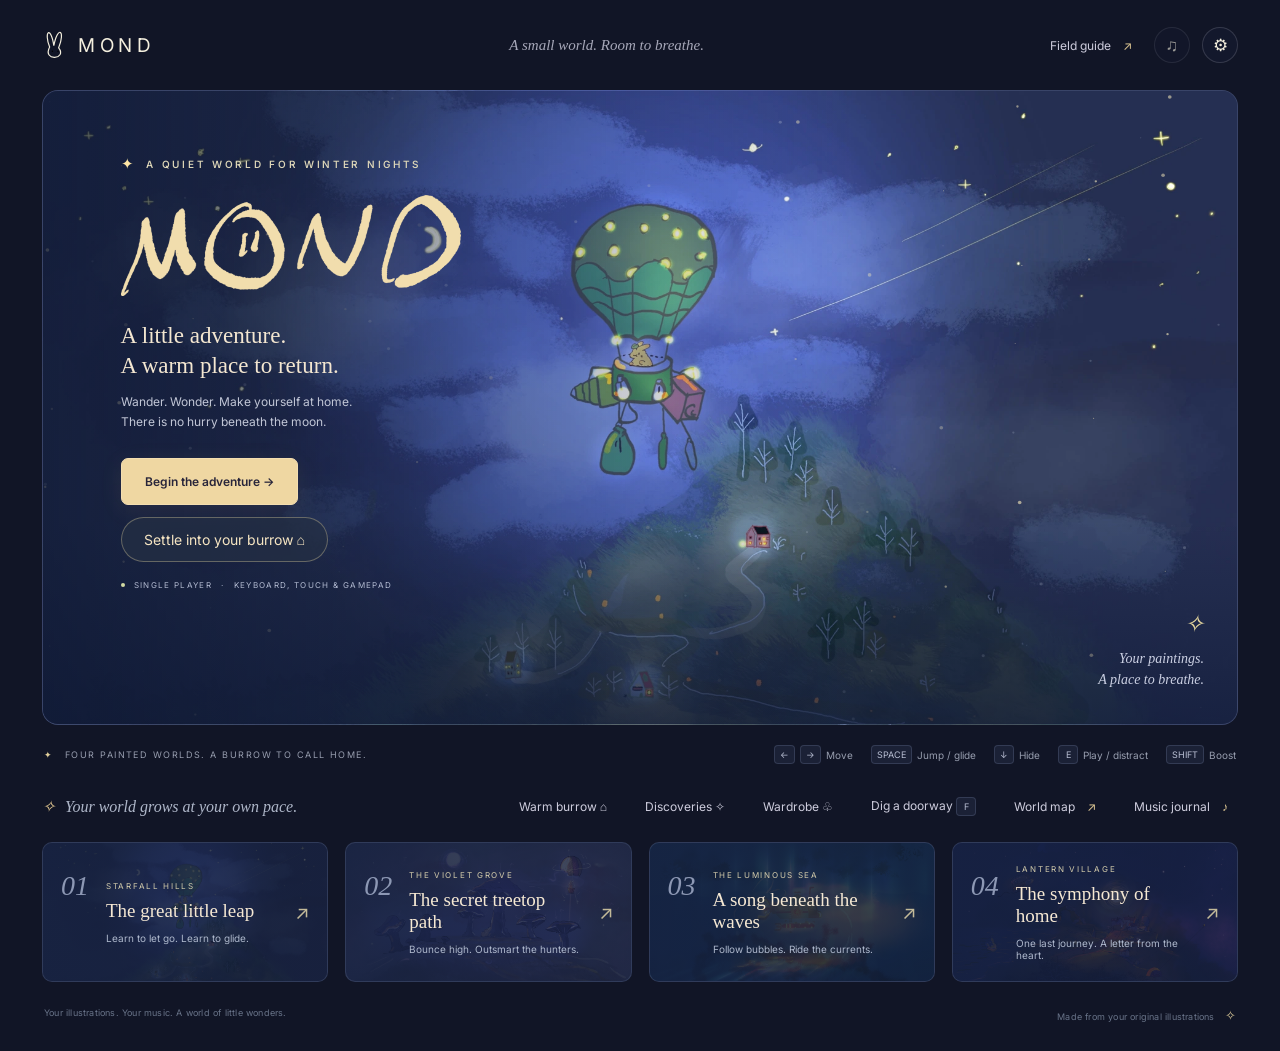
==== game.html @ 573c05fc "Launch MOND product website with original logo and preserve the adventure" ====
<!doctype html>
<html lang="en"><head>
<meta charset="utf-8"><meta name="viewport" content="width=device-width, initial-scale=1, viewport-fit=cover">
<title>MOND — A quiet winter adventure</title>
<meta name="description" content="A soothing illustrated bunny adventure. Discover one harder riddle at each question mark, learn music with a playable piano, and return to your warm burrow.">
<meta name="theme-color" content="#111526"><meta property="og:title" content="MOND — A quiet winter adventure"><meta property="og:description" content="A soothing illustrated bunny adventure. Discover one harder riddle at each question mark, learn music with a playable piano, and return to your warm burrow.">
<meta property="og:type" content="website"><meta property="og:url" content="https://diamondcao1996.github.io/MOND-game/game.html"><meta property="og:image" content="https://diamondcao1996.github.io/MOND-game/preview.png">
<meta name="twitter:card" content="summary_large_image"><meta name="twitter:image" content="https://diamondcao1996.github.io/MOND-game/preview.png">
<link rel="canonical" href="https://diamondcao1996.github.io/MOND-game/game.html"><link rel="icon" href="[data-uri]" type="image/svg+xml"><link rel="apple-touch-icon" href="[data-uri]">
<link rel="preload" as="image" href="[data-uri]"><style>@font-face{font-family:BunnySans;src:url('[data-uri]') format('truetype');font-display:swap}*{box-sizing:border-box}html{color-scheme:dark}body{margin:0;background:#111526;color:#f4efde;font-family:BunnySans,Arial,sans-serif;font-size:14px}button,a{-webkit-tap-highlight-color:transparent}button{font:inherit;cursor:pointer;color:inherit}button:disabled{cursor:wait;opacity:.7}button:focus-visible,a:focus-visible,canvas:focus-visible,select:focus-visible,input:focus-visible{outline:2px solid #f3d995;outline-offset:4px}a{color:inherit;text-decoration:none}.page{max-width:1600px;margin:auto;padding:0 42px}.topbar{height:90px;display:flex;align-items:center;justify-content:space-between;gap:20px}.brand{display:flex;align-items:center;gap:11px;font-size:13px;letter-spacing:2.6px}.brand svg{width:25px;height:34px}.brand b{font-weight:400;opacity:.58}.nav-motto{font-family:Georgia,serif;font-style:italic;color:#a6a7b8;font-size:15px;margin-left:18px}nav{display:flex;gap:12px;align-items:center}.text-button{border:0;background:transparent;font-size:12px;padding:10px;color:#cecddd}.text-button span{color:#dfc894;margin-left:9px}.round-button{width:36px;height:36px;border:1px solid #ffffff24;background:#151a30aa;border-radius:50%;font-size:17px;display:inline-grid;place-items:center;transition:background .2s}.round-button:hover{background:#343449}.stage{width:100%;position:relative;aspect-ratio:16/8.5;overflow:hidden;border-radius:16px;background:#252f53 url('[data-uri]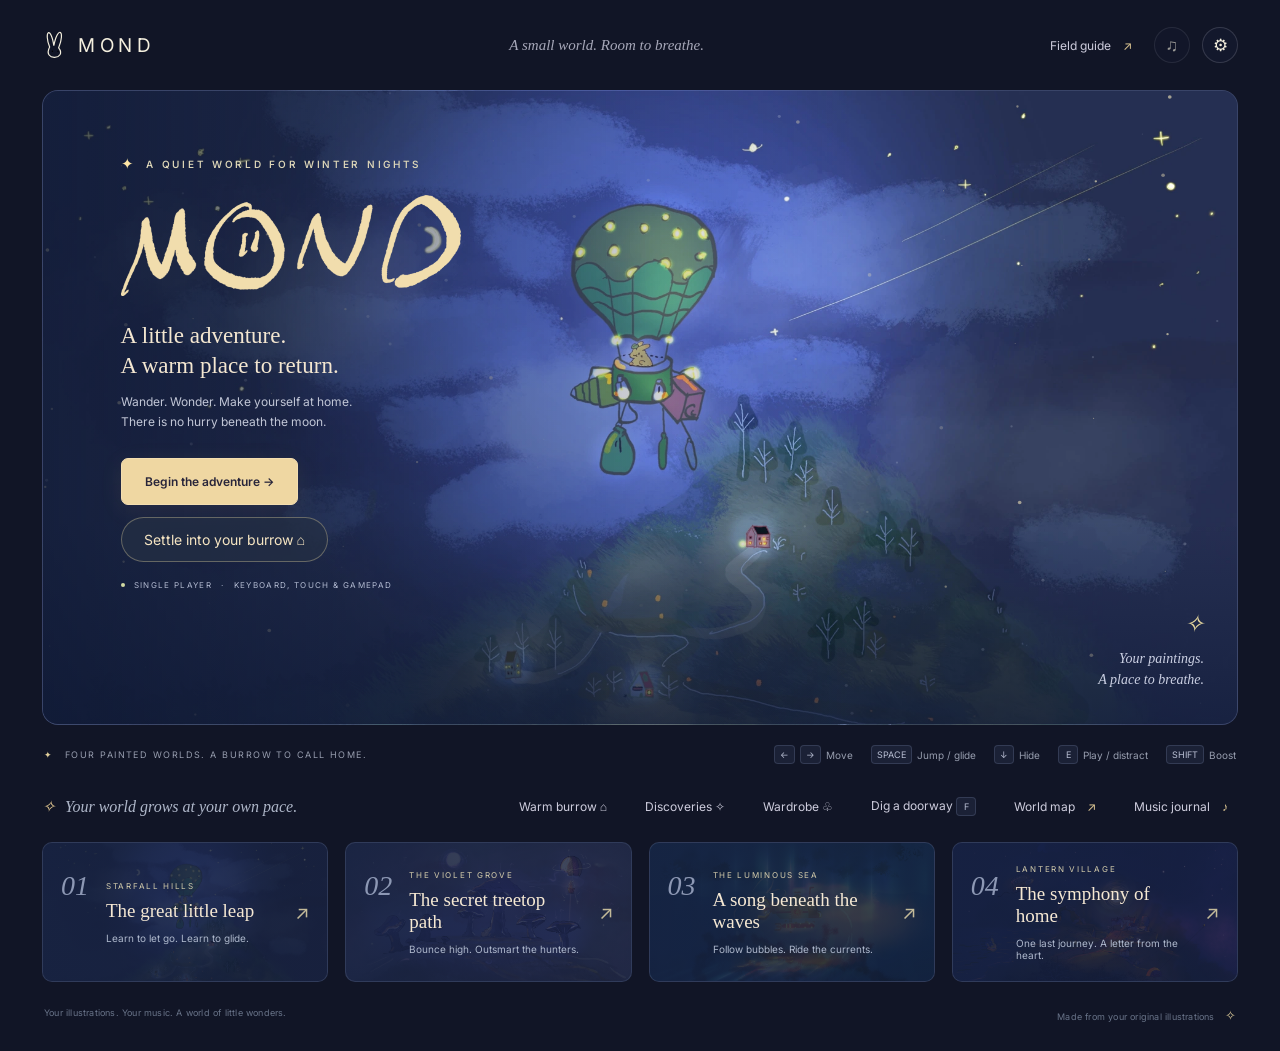
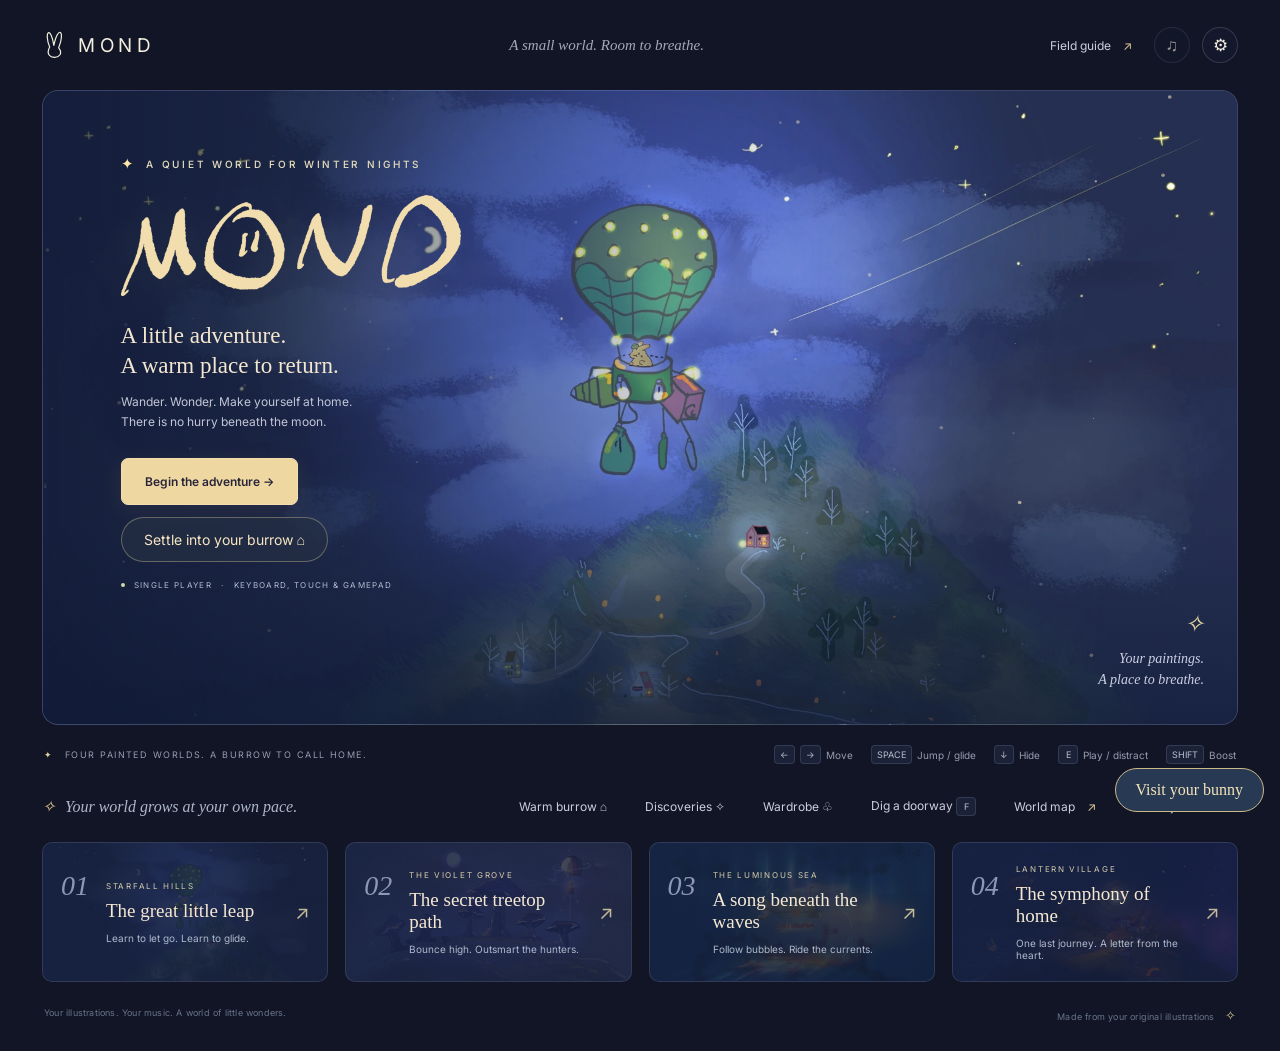
